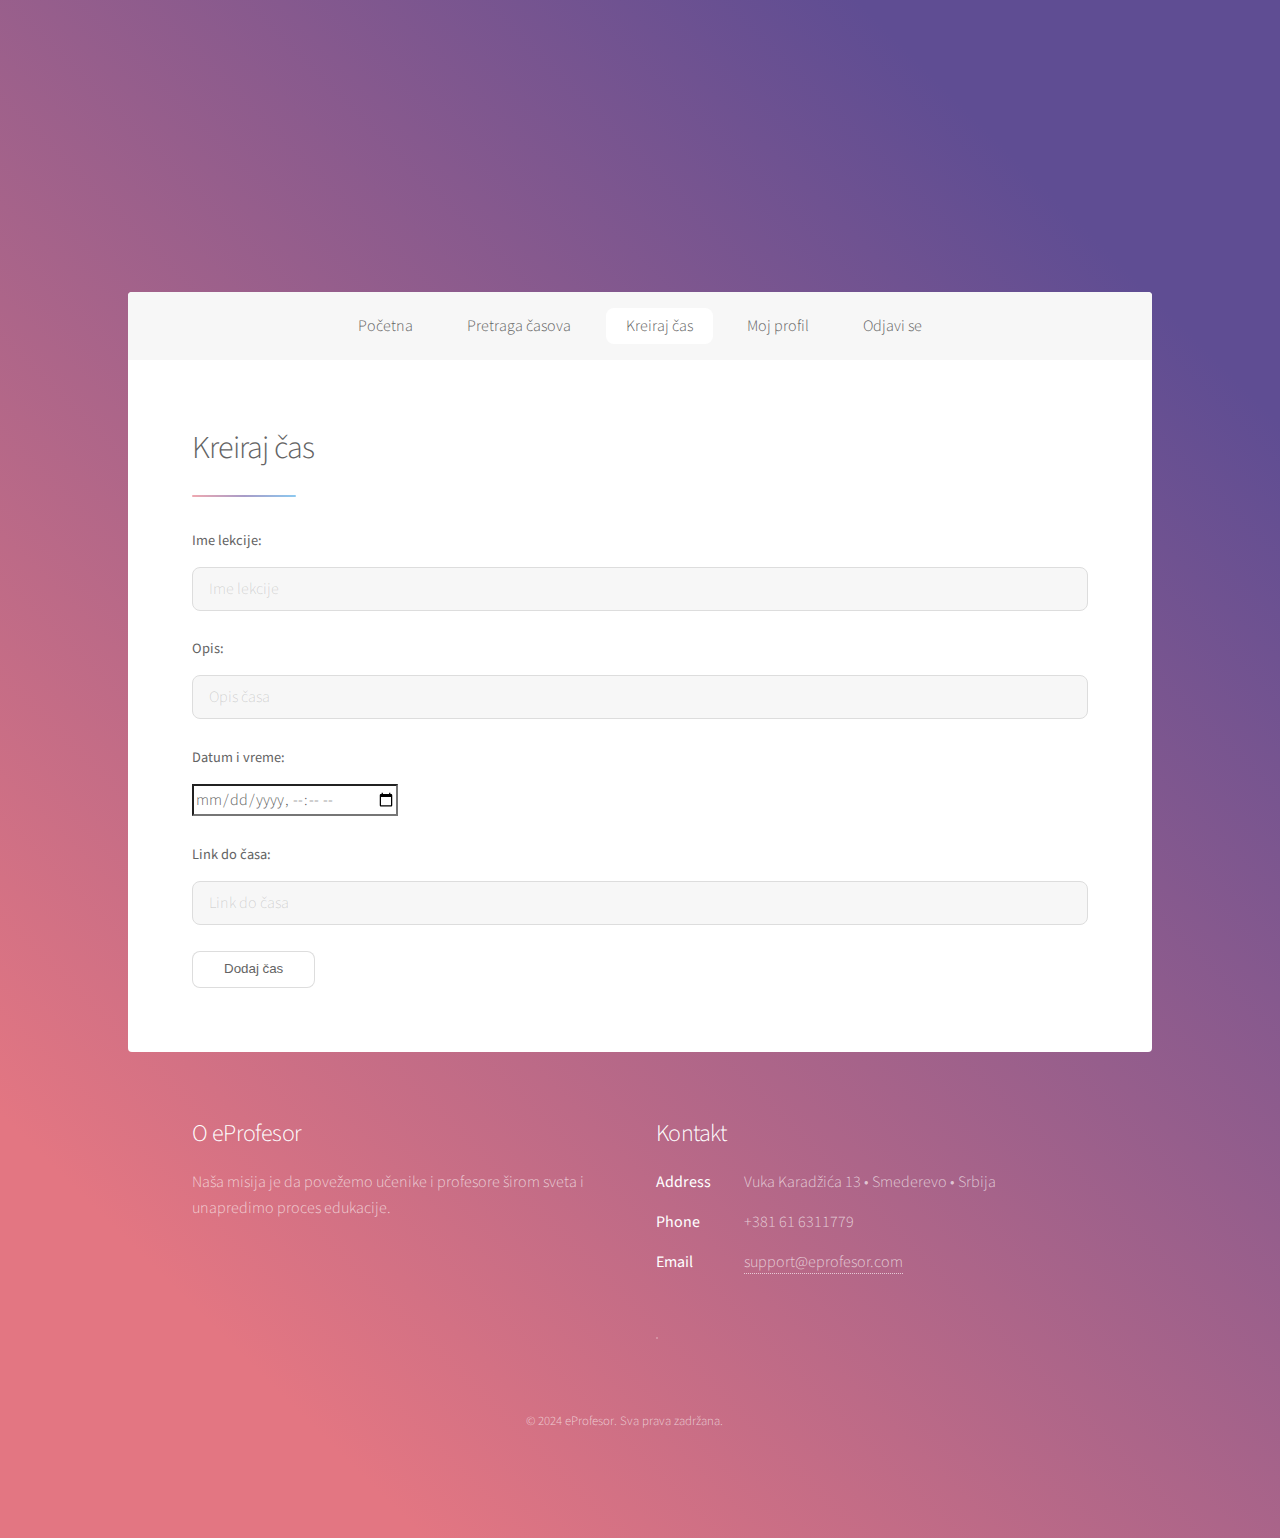
==== src/main/resources/static/createLesson.html @ 3700313c "fixed log out option on every page" ====
<!DOCTYPE HTML>
<html>
	<head>
		<title>eProfesor - Kreiraj čas</title>
		<meta charset="utf-8" />
		<meta name="viewport" content="width=device-width, initial-scale=1, user-scalable=no" />
		<link rel="stylesheet" href="assets/css/main.css" />
		<noscript><link rel="stylesheet" href="assets/css/noscript.css" /></noscript>
	</head>
	<body class="is-preload">

		<!-- Wrapper -->
		<div id="wrapper">

			<!-- Header -->
			<header id="header" class="alt">
				<h1>eProfesor</h1>
				<p>Kreiraj novi čas</p>
			</header>

			<!-- Nav -->
			<nav id="nav">
				<ul>
					<li><a href="home.html">Početna</a></li>
					<li><a href="search.html">Pretraga časova</a></li>
					<li><a href="createLesson.html" class="active">Kreiraj čas</a></li>
					<li><a href="profile.html">Moj profil</a></li>
					<li><a href="#logout" id="logout">Odjavi se</a></li>
				</ul>
			</nav>

			<!-- Main -->
			<div id="main">

				<!-- Create Lesson Section -->
				<section id="create-lesson" class="main">
					<div class="spotlight">
						<div class="content">
							<header class="major">
								<h2>Kreiraj čas</h2>
							</header>
							
							<form id="create-lesson-form">
								<div class="input-group">
									<label for="lesson-name">Ime lekcije:</label>
									<input type="text" id="lesson-name" placeholder="Ime lekcije" required>
								</div>
								<br>
								<div class="input-group">
									<label for="lesson-description">Opis:</label>
									<input type="text" id="lesson-description" placeholder="Opis časa" required>
								</div>
								<br>
								<div class="input-group">
									<label for="lesson-time">Datum i vreme:</label>
									<input type="datetime-local" id="lesson-time" required>
								</div>
								<br>
								<div class="input-group">
									<label for="lesson-link">Link do časa:</label>
									<input type="text" id="lesson-link" placeholder="Link do časa" required>
								</div>
								<br>
								<button type="submit" id="submit-btn">Dodaj čas</button>
							</form>
						</div>
					</div>
				</section>

			</div>

			<!-- Footer -->
			<footer id="footer">
				<section id="about-us">
					<h2>O eProfesor</h2>
					<p>Naša misija je da povežemo učenike i profesore širom sveta i unapredimo proces edukacije.</p>
				</section>
				<section id="contact">
					<h2>Kontakt</h2>
					<dl class="alt">
						<dt>Address</dt>
						<dd>Vuka Karadžića 13 &bull; Smederevo &bull; Srbija</dd>
						<dt>Phone</dt> 
						<dd>+381 61 6311779</dd>
						<dt>Email</dt>
						<dd><a href="mailto:support@eprofesor.com">support@eprofesor.com</a></dd>
					</dl>
					<ul class="icons">
						<li><a href="https://github.com/dimasteva/eProfesor" class="icon brands fa-github alt"><span class="label">GitHub</span></a></li>
					</ul>
				</section>
				<p class="copyright">&copy; 2024 eProfesor. Sva prava zadržana.</p>
			</footer>

		</div>

		<!-- Scripts -->
        <script src="assets/js/jquery.min.js"></script>
        <script src="assets/js/main.js"></script>
		<script>
			document.addEventListener('DOMContentLoaded', function() {
                const logoutButton = document.getElementById('logout');
                if (logoutButton) {
						logoutButton.addEventListener('click', function (e) {
							e.preventDefault(); // Sprečava default ponašanje linka
			
							// Brišemo korisničke podatke iz localStorage
							localStorage.removeItem('name');
							localStorage.removeItem('username');
							localStorage.removeItem('role');

							window.history.replaceState(null, null, 'index.html');
			
							// Preusmeravanje na index.html
							window.location.href = 'index.html';
						});
					}
				const form = document.getElementById('create-lesson-form');

				form.addEventListener('submit', async function(event) {
					event.preventDefault();

					// Preuzimanje vrednosti sa forme
					const name = document.getElementById('lesson-name').value.trim();
					const description = document.getElementById('lesson-description').value.trim();
					let timeScheduled = document.getElementById('lesson-time').value;
                    let date = new Date(timeScheduled); // Kreiraj Date objekat sa unosom

                    // Formatiraj datum u željeni oblik
                    let formattedDate = date.getFullYear() + '-' + 
                                        String(date.getMonth() + 1).padStart(2, '0') + '-' + 
                                        String(date.getDate()).padStart(2, '0') + 'T' + 
                                        String(date.getHours()).padStart(2, '0') + ':' + 
                                        String(date.getMinutes()).padStart(2, '0') + ':00';
                                        const link = document.getElementById('lesson-link').value.trim();
					
					const userRole = localStorage.getItem('role');
					
					// Proveri da li je korisnik profesor
					if (userRole !== 'TEACHER') {
						alert('Nemate pravo da kreirate čas!');
						return;
					}
                    const teacher1 = localStorage.getItem('name');
                    alert(teacher1);
                    alert(formattedDate);
                    alert(name);
                    alert(description);
                    alert(link);
					const lessonData = {
						name: name,
						description: description,
						teacher: teacher1,
						timeScheduled: formattedDate,
						link: link,
					};

					// Pošaljite POST zahtev za kreiranje časa
					try {
						const response = await fetch('/api/lessons/create', {
							method: 'POST',
							headers: {
								'Content-Type': 'application/json'
							},
							body: JSON.stringify(lessonData)
						});

						const result = await response.json();

						if (response.ok) {
							alert('Uspešno ste kreirali čas!');
							form.reset(); // Resetuj formu
						} else {
							alert('Greška pri kreiranju časa: ' + (result.message || 'Nepoznata greška'));
						}
					} catch (error) {
						alert('Greška pri povezivanju sa serverom: ' + error.message);
					}
				});
			});
		</script>

	</body>
</html>
---- src/main/resources/static/assets/css/main.css ----
@import url(fontawesome-all.min.css);
@import 'https://fonts.googleapis.com/css?family=Source+Sans+Pro:300,400';


html, body, div, span, applet, object,
iframe, h1, h2, h3, h4, h5, h6, p, blockquote,
pre, a, abbr, acronym, address, big, cite,
code, del, dfn, em, img, ins, kbd, q, s, samp,
small, strike, strong, sub, sup, tt, var, b,
u, i, center, dl, dt, dd, ol, ul, li, fieldset,
form, label, legend, table, caption, tbody,
tfoot, thead, tr, th, td, article, aside,
canvas, details, embed, figure, figcaption,
footer, header, hgroup, menu, nav, output, ruby,
section, summary, time, mark, audio, video {
	margin: 0;
	padding: 0;
	border: 0;
	font-size: 100%;
	font: inherit;
	vertical-align: baseline;}

article, aside, details, figcaption, figure,
footer, header, hgroup, menu, nav, section {
	display: block;}

body {
	line-height: 1;
}

ol, ul {
	list-style: none;
}

blockquote, q {
	quotes: none;
}

	blockquote:before, blockquote:after, q:before, q:after {
		content: '';
		content: none;
	}

table {
	border-collapse: collapse;
	border-spacing: 0;
}

body {
	-webkit-text-size-adjust: none;
}

mark {
	background-color: transparent;
	color: inherit;
}

input::-moz-focus-inner {
	border: 0;
	padding: 0;
}

input, select, textarea {
	-moz-appearance: none;
	-webkit-appearance: none;
	-ms-appearance: none;
	appearance: none;
}

/* Basic */

	@-ms-viewport {
		width: device-width;
	}

	body {
		-ms-overflow-style: scrollbar;
	}

	@media screen and (max-width: 480px) {

		html, body {
			min-width: 320px;
		}

	}

	html {
		box-sizing: border-box;
	}

	*, *:before, *:after {
		box-sizing: inherit;
	}

	body {
		background-color: #935d8c;
		background-image: url("images/overlay.png"), -moz-linear-gradient(45deg, #e37682 15%, #5f4d93 85%);
		background-image: url("images/overlay.png"), -webkit-linear-gradient(45deg, #e37682 15%, #5f4d93 85%);
		background-image: url("images/overlay.png"), -ms-linear-gradient(45deg, #e37682 15%, #5f4d93 85%);
		background-image: url("images/overlay.png"), linear-gradient(45deg, #e37682 15%, #5f4d93 85%);
	}

		body.is-preload *, body.is-preload *:before, body.is-preload *:after {
			-moz-animation: none !important;
			-webkit-animation: none !important;
			-ms-animation: none !important;
			animation: none !important;
			-moz-transition: none !important;
			-webkit-transition: none !important;
			-ms-transition: none !important;
			transition: none !important;
		}

/* Type */

	body {
		background-color: #935d8c;
		color: rgba(255, 255, 255, 0.65);
	}

	body, input, select, textarea {
		font-family: "Source Sans Pro", Helvetica, sans-serif;
		font-size: 17pt;
		font-weight: 300;
		line-height: 1.65;
	}

		@media screen and (max-width: 1680px) {

			body, input, select, textarea {
				font-size: 14pt;
			}

		}

		@media screen and (max-width: 1280px) {

			body, input, select, textarea {
				font-size: 12pt;
			}

		}

		@media screen and (max-width: 360px) {

			body, input, select, textarea {
				font-size: 11pt;
			}

		}

	a {
		-moz-transition: color 0.2s ease, border-bottom 0.2s ease;
		-webkit-transition: color 0.2s ease, border-bottom 0.2s ease;
		-ms-transition: color 0.2s ease, border-bottom 0.2s ease;
		transition: color 0.2s ease, border-bottom 0.2s ease;
		text-decoration: none;
		border-bottom: dotted 1px;
		color: inherit;
	}

		a:hover {
			border-bottom-color: transparent;
		}

	strong, b {
		font-weight: 400;
	}

	em, i {
		font-style: italic;
	}

	p {
		margin: 0 0 2em 0;
	}

		p.content {
			-moz-columns: 20em 2;
			-webkit-columns: 20em 2;
			-ms-columns: 20em 2;
			columns: 20em 2;
			-moz-column-gap: 2em;
			-webkit-column-gap: 2em;
			-ms-column-gap: 2em;
			column-gap: 2em;
			text-align: justify;
		}

	h1, h2, h3, h4, h5, h6 {
		font-weight: 300;
		line-height: 1.5;
		margin: 0 0 0.7em 0;
		letter-spacing: -0.025em;
	}

		h1 a, h2 a, h3 a, h4 a, h5 a, h6 a {
			color: inherit;
			text-decoration: none;
		}

	h1 {
		font-size: 2.5em;
		line-height: 1.2;
	}

	h2 {
		font-size: 1.5em;
	}

	h3 {
		font-size: 1.25em;
	}

	h4 {
		font-size: 1.1em;
	}

	h5 {
		font-size: 0.9em;
	}

	h6 {
		font-size: 0.7em;
	}

	@media screen and (max-width: 736px) {

		h1 {
			font-size: 2em;
		}

	}

	sub {
		font-size: 0.8em;
		position: relative;
		top: 0.5em;
	}

	sup {
		font-size: 0.8em;
		position: relative;
		top: -0.5em;
	}

	blockquote {
		border-left: solid 4px;
		font-style: italic;
		margin: 0 0 2em 0;
		padding: 0.5em 0 0.5em 2em;
	}

	code {
		border-radius: 8px;
		border: solid 1px;
		font-family: "Courier New", monospace;
		font-size: 0.9em;
		margin: 0 0.25em;
		padding: 0.25em 0.65em;
	}

	pre {
		-webkit-overflow-scrolling: touch;
		font-family: "Courier New", monospace;
		font-size: 0.9em;
		margin: 0 0 2em 0;
	}

		pre code {
			display: block;
			line-height: 1.75;
			padding: 1em 1.5em;
			overflow-x: auto;
		}

	hr {
		border: 0;
		border-bottom: solid 1px;
		margin: 2em 0;
	}

		hr.major {
			margin: 3em 0;
		}

	.align-left {
		text-align: left;
	}

	.align-center {
		text-align: center;
	}

	.align-right {
		text-align: right;
	}

	input, select, textarea {
		color: #ffffff;
	}

	a:hover {
		color: #ffffff;
	}

	strong, b {
		color: #ffffff;
	}

	h1, h2, h3, h4, h5, h6 {
		color: #ffffff;
	}

	blockquote {
		border-left-color: rgba(255, 255, 255, 0.35);
	}

	code {
		background: rgba(255, 255, 255, 0.075);
		border-color: rgba(255, 255, 255, 0.35);
	}

	hr {
		border-bottom-color: rgba(255, 255, 255, 0.35);
	}

/* Row */

	.row {
		display: flex;
		flex-wrap: wrap;
		box-sizing: border-box;
		align-items: stretch;
	}

		.row > * {
			box-sizing: border-box;
		}

		.row.gtr-uniform > * > :last-child {
			margin-bottom: 0;
		}

		.row.aln-left {
			justify-content: flex-start;
		}

		.row.aln-center {
			justify-content: center;
		}

		.row.aln-right {
			justify-content: flex-end;
		}

		.row.aln-top {
			align-items: flex-start;
		}

		.row.aln-middle {
			align-items: center;
		}

		.row.aln-bottom {
			align-items: flex-end;
		}

		.row > .imp {
			order: -1;
		}

		.row > .col-1 {
			width: 8.33333%;
		}

		.row > .off-1 {
			margin-left: 8.33333%;
		}

		.row > .col-2 {
			width: 16.66667%;
		}

		.row > .off-2 {
			margin-left: 16.66667%;
		}

		.row > .col-3 {
			width: 25%;
		}

		.row > .off-3 {
			margin-left: 25%;
		}

		.row > .col-4 {
			width: 33.33333%;
		}

		.row > .off-4 {
			margin-left: 33.33333%;
		}

		.row > .col-5 {
			width: 41.66667%;
		}

		.row > .off-5 {
			margin-left: 41.66667%;
		}

		.row > .col-6 {
			width: 50%;
		}

		.row > .off-6 {
			margin-left: 50%;
		}

		.row > .col-7 {
			width: 58.33333%;
		}

		.row > .off-7 {
			margin-left: 58.33333%;
		}

		.row > .col-8 {
			width: 66.66667%;
		}

		.row > .off-8 {
			margin-left: 66.66667%;
		}

		.row > .col-9 {
			width: 75%;
		}

		.row > .off-9 {
			margin-left: 75%;
		}

		.row > .col-10 {
			width: 83.33333%;
		}

		.row > .off-10 {
			margin-left: 83.33333%;
		}

		.row > .col-11 {
			width: 91.66667%;
		}

		.row > .off-11 {
			margin-left: 91.66667%;
		}

		.row > .col-12 {
			width: 100%;
		}

		.row > .off-12 {
			margin-left: 100%;
		}

		.row.gtr-0 {
			margin-top: 0;
			margin-left: 0em;
		}

			.row.gtr-0 > * {
				padding: 0 0 0 0em;
			}

			.row.gtr-0.gtr-uniform {
				margin-top: 0em;
			}

				.row.gtr-0.gtr-uniform > * {
					padding-top: 0em;
				}

		.row.gtr-25 {
			margin-top: 0;
			margin-left: -0.375em;
		}

			.row.gtr-25 > * {
				padding: 0 0 0 0.375em;
			}

			.row.gtr-25.gtr-uniform {
				margin-top: -0.375em;
			}

				.row.gtr-25.gtr-uniform > * {
					padding-top: 0.375em;
				}

		.row.gtr-50 {
			margin-top: 0;
			margin-left: -0.75em;
		}

			.row.gtr-50 > * {
				padding: 0 0 0 0.75em;
			}

			.row.gtr-50.gtr-uniform {
				margin-top: -0.75em;
			}

				.row.gtr-50.gtr-uniform > * {
					padding-top: 0.75em;
				}

		.row {
			margin-top: 0;
			margin-left: -1.5em;
		}

			.row > * {
				padding: 0 0 0 1.5em;
			}

			.row.gtr-uniform {
				margin-top: -1.5em;
			}

				.row.gtr-uniform > * {
					padding-top: 1.5em;
				}

		.row.gtr-150 {
			margin-top: 0;
			margin-left: -2.25em;
		}

			.row.gtr-150 > * {
				padding: 0 0 0 2.25em;
			}

			.row.gtr-150.gtr-uniform {
				margin-top: -2.25em;
			}

				.row.gtr-150.gtr-uniform > * {
					padding-top: 2.25em;
				}

		.row.gtr-200 {
			margin-top: 0;
			margin-left: -3em;
		}

			.row.gtr-200 > * {
				padding: 0 0 0 3em;
			}

			.row.gtr-200.gtr-uniform {
				margin-top: -3em;
			}

				.row.gtr-200.gtr-uniform > * {
					padding-top: 3em;
				}

		@media screen and (max-width: 1680px) {

			.row {
				display: flex;
				flex-wrap: wrap;
				box-sizing: border-box;
				align-items: stretch;
			}

				.row > * {
					box-sizing: border-box;
				}

				.row.gtr-uniform > * > :last-child {
					margin-bottom: 0;
				}

				.row.aln-left {
					justify-content: flex-start;
				}

				.row.aln-center {
					justify-content: center;
				}

				.row.aln-right {
					justify-content: flex-end;
				}

				.row.aln-top {
					align-items: flex-start;
				}

				.row.aln-middle {
					align-items: center;
				}

				.row.aln-bottom {
					align-items: flex-end;
				}

				.row > .imp-xlarge {
					order: -1;
				}

				.row > .col-1-xlarge {
					width: 8.33333%;
				}

				.row > .off-1-xlarge {
					margin-left: 8.33333%;
				}

				.row > .col-2-xlarge {
					width: 16.66667%;
				}

				.row > .off-2-xlarge {
					margin-left: 16.66667%;
				}

				.row > .col-3-xlarge {
					width: 25%;
				}

				.row > .off-3-xlarge {
					margin-left: 25%;
				}

				.row > .col-4-xlarge {
					width: 33.33333%;
				}

				.row > .off-4-xlarge {
					margin-left: 33.33333%;
				}

				.row > .col-5-xlarge {
					width: 41.66667%;
				}

				.row > .off-5-xlarge {
					margin-left: 41.66667%;
				}

				.row > .col-6-xlarge {
					width: 50%;
				}

				.row > .off-6-xlarge {
					margin-left: 50%;
				}

				.row > .col-7-xlarge {
					width: 58.33333%;
				}

				.row > .off-7-xlarge {
					margin-left: 58.33333%;
				}

				.row > .col-8-xlarge {
					width: 66.66667%;
				}

				.row > .off-8-xlarge {
					margin-left: 66.66667%;
				}

				.row > .col-9-xlarge {
					width: 75%;
				}

				.row > .off-9-xlarge {
					margin-left: 75%;
				}

				.row > .col-10-xlarge {
					width: 83.33333%;
				}

				.row > .off-10-xlarge {
					margin-left: 83.33333%;
				}

				.row > .col-11-xlarge {
					width: 91.66667%;
				}

				.row > .off-11-xlarge {
					margin-left: 91.66667%;
				}

				.row > .col-12-xlarge {
					width: 100%;
				}

				.row > .off-12-xlarge {
					margin-left: 100%;
				}

				.row.gtr-0 {
					margin-top: 0;
					margin-left: 0em;
				}

					.row.gtr-0 > * {
						padding: 0 0 0 0em;
					}

					.row.gtr-0.gtr-uniform {
						margin-top: 0em;
					}

						.row.gtr-0.gtr-uniform > * {
							padding-top: 0em;
						}

				.row.gtr-25 {
					margin-top: 0;
					margin-left: -0.375em;
				}

					.row.gtr-25 > * {
						padding: 0 0 0 0.375em;
					}

					.row.gtr-25.gtr-uniform {
						margin-top: -0.375em;
					}

						.row.gtr-25.gtr-uniform > * {
							padding-top: 0.375em;
						}

				.row.gtr-50 {
					margin-top: 0;
					margin-left: -0.75em;
				}

					.row.gtr-50 > * {
						padding: 0 0 0 0.75em;
					}

					.row.gtr-50.gtr-uniform {
						margin-top: -0.75em;
					}

						.row.gtr-50.gtr-uniform > * {
							padding-top: 0.75em;
						}

				.row {
					margin-top: 0;
					margin-left: -1.5em;
				}

					.row > * {
						padding: 0 0 0 1.5em;
					}

					.row.gtr-uniform {
						margin-top: -1.5em;
					}

						.row.gtr-uniform > * {
							padding-top: 1.5em;
						}

				.row.gtr-150 {
					margin-top: 0;
					margin-left: -2.25em;
				}

					.row.gtr-150 > * {
						padding: 0 0 0 2.25em;
					}

					.row.gtr-150.gtr-uniform {
						margin-top: -2.25em;
					}

						.row.gtr-150.gtr-uniform > * {
							padding-top: 2.25em;
						}

				.row.gtr-200 {
					margin-top: 0;
					margin-left: -3em;
				}

					.row.gtr-200 > * {
						padding: 0 0 0 3em;
					}

					.row.gtr-200.gtr-uniform {
						margin-top: -3em;
					}

						.row.gtr-200.gtr-uniform > * {
							padding-top: 3em;
						}

		}

		@media screen and (max-width: 1280px) {

			.row {
				display: flex;
				flex-wrap: wrap;
				box-sizing: border-box;
				align-items: stretch;
			}

				.row > * {
					box-sizing: border-box;
				}

				.row.gtr-uniform > * > :last-child {
					margin-bottom: 0;
				}

				.row.aln-left {
					justify-content: flex-start;
				}

				.row.aln-center {
					justify-content: center;
				}

				.row.aln-right {
					justify-content: flex-end;
				}

				.row.aln-top {
					align-items: flex-start;
				}

				.row.aln-middle {
					align-items: center;
				}

				.row.aln-bottom {
					align-items: flex-end;
				}

				.row > .imp-large {
					order: -1;
				}

				.row > .col-1-large {
					width: 8.33333%;
				}

				.row > .off-1-large {
					margin-left: 8.33333%;
				}

				.row > .col-2-large {
					width: 16.66667%;
				}

				.row > .off-2-large {
					margin-left: 16.66667%;
				}

				.row > .col-3-large {
					width: 25%;
				}

				.row > .off-3-large {
					margin-left: 25%;
				}

				.row > .col-4-large {
					width: 33.33333%;
				}

				.row > .off-4-large {
					margin-left: 33.33333%;
				}

				.row > .col-5-large {
					width: 41.66667%;
				}

				.row > .off-5-large {
					margin-left: 41.66667%;
				}

				.row > .col-6-large {
					width: 50%;
				}

				.row > .off-6-large {
					margin-left: 50%;
				}

				.row > .col-7-large {
					width: 58.33333%;
				}

				.row > .off-7-large {
					margin-left: 58.33333%;
				}

				.row > .col-8-large {
					width: 66.66667%;
				}

				.row > .off-8-large {
					margin-left: 66.66667%;
				}

				.row > .col-9-large {
					width: 75%;
				}

				.row > .off-9-large {
					margin-left: 75%;
				}

				.row > .col-10-large {
					width: 83.33333%;
				}

				.row > .off-10-large {
					margin-left: 83.33333%;
				}

				.row > .col-11-large {
					width: 91.66667%;
				}

				.row > .off-11-large {
					margin-left: 91.66667%;
				}

				.row > .col-12-large {
					width: 100%;
				}

				.row > .off-12-large {
					margin-left: 100%;
				}

				.row.gtr-0 {
					margin-top: 0;
					margin-left: 0em;
				}

					.row.gtr-0 > * {
						padding: 0 0 0 0em;
					}

					.row.gtr-0.gtr-uniform {
						margin-top: 0em;
					}

						.row.gtr-0.gtr-uniform > * {
							padding-top: 0em;
						}

				.row.gtr-25 {
					margin-top: 0;
					margin-left: -0.375em;
				}

					.row.gtr-25 > * {
						padding: 0 0 0 0.375em;
					}

					.row.gtr-25.gtr-uniform {
						margin-top: -0.375em;
					}

						.row.gtr-25.gtr-uniform > * {
							padding-top: 0.375em;
						}

				.row.gtr-50 {
					margin-top: 0;
					margin-left: -0.75em;
				}

					.row.gtr-50 > * {
						padding: 0 0 0 0.75em;
					}

					.row.gtr-50.gtr-uniform {
						margin-top: -0.75em;
					}

						.row.gtr-50.gtr-uniform > * {
							padding-top: 0.75em;
						}

				.row {
					margin-top: 0;
					margin-left: -1.5em;
				}

					.row > * {
						padding: 0 0 0 1.5em;
					}

					.row.gtr-uniform {
						margin-top: -1.5em;
					}

						.row.gtr-uniform > * {
							padding-top: 1.5em;
						}

				.row.gtr-150 {
					margin-top: 0;
					margin-left: -2.25em;
				}

					.row.gtr-150 > * {
						padding: 0 0 0 2.25em;
					}

					.row.gtr-150.gtr-uniform {
						margin-top: -2.25em;
					}

						.row.gtr-150.gtr-uniform > * {
							padding-top: 2.25em;
						}

				.row.gtr-200 {
					margin-top: 0;
					margin-left: -3em;
				}

					.row.gtr-200 > * {
						padding: 0 0 0 3em;
					}

					.row.gtr-200.gtr-uniform {
						margin-top: -3em;
					}

						.row.gtr-200.gtr-uniform > * {
							padding-top: 3em;
						}

		}

		@media screen and (max-width: 980px) {

			.row {
				display: flex;
				flex-wrap: wrap;
				box-sizing: border-box;
				align-items: stretch;
			}

				.row > * {
					box-sizing: border-box;
				}

				.row.gtr-uniform > * > :last-child {
					margin-bottom: 0;
				}

				.row.aln-left {
					justify-content: flex-start;
				}

				.row.aln-center {
					justify-content: center;
				}

				.row.aln-right {
					justify-content: flex-end;
				}

				.row.aln-top {
					align-items: flex-start;
				}

				.row.aln-middle {
					align-items: center;
				}

				.row.aln-bottom {
					align-items: flex-end;
				}

				.row > .imp-medium {
					order: -1;
				}

				.row > .col-1-medium {
					width: 8.33333%;
				}

				.row > .off-1-medium {
					margin-left: 8.33333%;
				}

				.row > .col-2-medium {
					width: 16.66667%;
				}

				.row > .off-2-medium {
					margin-left: 16.66667%;
				}

				.row > .col-3-medium {
					width: 25%;
				}

				.row > .off-3-medium {
					margin-left: 25%;
				}

				.row > .col-4-medium {
					width: 33.33333%;
				}

				.row > .off-4-medium {
					margin-left: 33.33333%;
				}

				.row > .col-5-medium {
					width: 41.66667%;
				}

				.row > .off-5-medium {
					margin-left: 41.66667%;
				}

				.row > .col-6-medium {
					width: 50%;
				}

				.row > .off-6-medium {
					margin-left: 50%;
				}

				.row > .col-7-medium {
					width: 58.33333%;
				}

				.row > .off-7-medium {
					margin-left: 58.33333%;
				}

				.row > .col-8-medium {
					width: 66.66667%;
				}

				.row > .off-8-medium {
					margin-left: 66.66667%;
				}

				.row > .col-9-medium {
					width: 75%;
				}

				.row > .off-9-medium {
					margin-left: 75%;
				}

				.row > .col-10-medium {
					width: 83.33333%;
				}

				.row > .off-10-medium {
					margin-left: 83.33333%;
				}

				.row > .col-11-medium {
					width: 91.66667%;
				}

				.row > .off-11-medium {
					margin-left: 91.66667%;
				}

				.row > .col-12-medium {
					width: 100%;
				}

				.row > .off-12-medium {
					margin-left: 100%;
				}

				.row.gtr-0 {
					margin-top: 0;
					margin-left: 0em;
				}

					.row.gtr-0 > * {
						padding: 0 0 0 0em;
					}

					.row.gtr-0.gtr-uniform {
						margin-top: 0em;
					}

						.row.gtr-0.gtr-uniform > * {
							padding-top: 0em;
						}

				.row.gtr-25 {
					margin-top: 0;
					margin-left: -0.375em;
				}

					.row.gtr-25 > * {
						padding: 0 0 0 0.375em;
					}

					.row.gtr-25.gtr-uniform {
						margin-top: -0.375em;
					}

						.row.gtr-25.gtr-uniform > * {
							padding-top: 0.375em;
						}

				.row.gtr-50 {
					margin-top: 0;
					margin-left: -0.75em;
				}

					.row.gtr-50 > * {
						padding: 0 0 0 0.75em;
					}

					.row.gtr-50.gtr-uniform {
						margin-top: -0.75em;
					}

						.row.gtr-50.gtr-uniform > * {
							padding-top: 0.75em;
						}

				.row {
					margin-top: 0;
					margin-left: -1.5em;
				}

					.row > * {
						padding: 0 0 0 1.5em;
					}

					.row.gtr-uniform {
						margin-top: -1.5em;
					}

						.row.gtr-uniform > * {
							padding-top: 1.5em;
						}

				.row.gtr-150 {
					margin-top: 0;
					margin-left: -2.25em;
				}

					.row.gtr-150 > * {
						padding: 0 0 0 2.25em;
					}

					.row.gtr-150.gtr-uniform {
						margin-top: -2.25em;
					}

						.row.gtr-150.gtr-uniform > * {
							padding-top: 2.25em;
						}

				.row.gtr-200 {
					margin-top: 0;
					margin-left: -3em;
				}

					.row.gtr-200 > * {
						padding: 0 0 0 3em;
					}

					.row.gtr-200.gtr-uniform {
						margin-top: -3em;
					}

						.row.gtr-200.gtr-uniform > * {
							padding-top: 3em;
						}

		}

		@media screen and (max-width: 736px) {

			.row {
				display: flex;
				flex-wrap: wrap;
				box-sizing: border-box;
				align-items: stretch;
			}

				.row > * {
					box-sizing: border-box;
				}

				.row.gtr-uniform > * > :last-child {
					margin-bottom: 0;
				}

				.row.aln-left {
					justify-content: flex-start;
				}

				.row.aln-center {
					justify-content: center;
				}

				.row.aln-right {
					justify-content: flex-end;
				}

				.row.aln-top {
					align-items: flex-start;
				}

				.row.aln-middle {
					align-items: center;
				}

				.row.aln-bottom {
					align-items: flex-end;
				}

				.row > .imp-small {
					order: -1;
				}

				.row > .col-1-small {
					width: 8.33333%;
				}

				.row > .off-1-small {
					margin-left: 8.33333%;
				}

				.row > .col-2-small {
					width: 16.66667%;
				}

				.row > .off-2-small {
					margin-left: 16.66667%;
				}

				.row > .col-3-small {
					width: 25%;
				}

				.row > .off-3-small {
					margin-left: 25%;
				}

				.row > .col-4-small {
					width: 33.33333%;
				}

				.row > .off-4-small {
					margin-left: 33.33333%;
				}

				.row > .col-5-small {
					width: 41.66667%;
				}

				.row > .off-5-small {
					margin-left: 41.66667%;
				}

				.row > .col-6-small {
					width: 50%;
				}

				.row > .off-6-small {
					margin-left: 50%;
				}

				.row > .col-7-small {
					width: 58.33333%;
				}

				.row > .off-7-small {
					margin-left: 58.33333%;
				}

				.row > .col-8-small {
					width: 66.66667%;
				}

				.row > .off-8-small {
					margin-left: 66.66667%;
				}

				.row > .col-9-small {
					width: 75%;
				}

				.row > .off-9-small {
					margin-left: 75%;
				}

				.row > .col-10-small {
					width: 83.33333%;
				}

				.row > .off-10-small {
					margin-left: 83.33333%;
				}

				.row > .col-11-small {
					width: 91.66667%;
				}

				.row > .off-11-small {
					margin-left: 91.66667%;
				}

				.row > .col-12-small {
					width: 100%;
				}

				.row > .off-12-small {
					margin-left: 100%;
				}

				.row.gtr-0 {
					margin-top: 0;
					margin-left: 0em;
				}

					.row.gtr-0 > * {
						padding: 0 0 0 0em;
					}

					.row.gtr-0.gtr-uniform {
						margin-top: 0em;
					}

						.row.gtr-0.gtr-uniform > * {
							padding-top: 0em;
						}

				.row.gtr-25 {
					margin-top: 0;
					margin-left: -0.25em;
				}

					.row.gtr-25 > * {
						padding: 0 0 0 0.25em;
					}

					.row.gtr-25.gtr-uniform {
						margin-top: -0.25em;
					}

						.row.gtr-25.gtr-uniform > * {
							padding-top: 0.25em;
						}

				.row.gtr-50 {
					margin-top: 0;
					margin-left: -0.5em;
				}

					.row.gtr-50 > * {
						padding: 0 0 0 0.5em;
					}

					.row.gtr-50.gtr-uniform {
						margin-top: -0.5em;
					}

						.row.gtr-50.gtr-uniform > * {
							padding-top: 0.5em;
						}

				.row {
					margin-top: 0;
					margin-left: -1em;
				}

					.row > * {
						padding: 0 0 0 1em;
					}

					.row.gtr-uniform {
						margin-top: -1em;
					}

						.row.gtr-uniform > * {
							padding-top: 1em;
						}

				.row.gtr-150 {
					margin-top: 0;
					margin-left: -1.5em;
				}

					.row.gtr-150 > * {
						padding: 0 0 0 1.5em;
					}

					.row.gtr-150.gtr-uniform {
						margin-top: -1.5em;
					}

						.row.gtr-150.gtr-uniform > * {
							padding-top: 1.5em;
						}

				.row.gtr-200 {
					margin-top: 0;
					margin-left: -2em;
				}

					.row.gtr-200 > * {
						padding: 0 0 0 2em;
					}

					.row.gtr-200.gtr-uniform {
						margin-top: -2em;
					}

						.row.gtr-200.gtr-uniform > * {
							padding-top: 2em;
						}

		}

		@media screen and (max-width: 480px) {

			.row {
				display: flex;
				flex-wrap: wrap;
				box-sizing: border-box;
				align-items: stretch;
			}

				.row > * {
					box-sizing: border-box;
				}

				.row.gtr-uniform > * > :last-child {
					margin-bottom: 0;
				}

				.row.aln-left {
					justify-content: flex-start;
				}

				.row.aln-center {
					justify-content: center;
				}

				.row.aln-right {
					justify-content: flex-end;
				}

				.row.aln-top {
					align-items: flex-start;
				}

				.row.aln-middle {
					align-items: center;
				}

				.row.aln-bottom {
					align-items: flex-end;
				}

				.row > .imp-xsmall {
					order: -1;
				}

				.row > .col-1-xsmall {
					width: 8.33333%;
				}

				.row > .off-1-xsmall {
					margin-left: 8.33333%;
				}

				.row > .col-2-xsmall {
					width: 16.66667%;
				}

				.row > .off-2-xsmall {
					margin-left: 16.66667%;
				}

				.row > .col-3-xsmall {
					width: 25%;
				}

				.row > .off-3-xsmall {
					margin-left: 25%;
				}

				.row > .col-4-xsmall {
					width: 33.33333%;
				}

				.row > .off-4-xsmall {
					margin-left: 33.33333%;
				}

				.row > .col-5-xsmall {
					width: 41.66667%;
				}

				.row > .off-5-xsmall {
					margin-left: 41.66667%;
				}

				.row > .col-6-xsmall {
					width: 50%;
				}

				.row > .off-6-xsmall {
					margin-left: 50%;
				}

				.row > .col-7-xsmall {
					width: 58.33333%;
				}

				.row > .off-7-xsmall {
					margin-left: 58.33333%;
				}

				.row > .col-8-xsmall {
					width: 66.66667%;
				}

				.row > .off-8-xsmall {
					margin-left: 66.66667%;
				}

				.row > .col-9-xsmall {
					width: 75%;
				}

				.row > .off-9-xsmall {
					margin-left: 75%;
				}

				.row > .col-10-xsmall {
					width: 83.33333%;
				}

				.row > .off-10-xsmall {
					margin-left: 83.33333%;
				}

				.row > .col-11-xsmall {
					width: 91.66667%;
				}

				.row > .off-11-xsmall {
					margin-left: 91.66667%;
				}

				.row > .col-12-xsmall {
					width: 100%;
				}

				.row > .off-12-xsmall {
					margin-left: 100%;
				}

				.row.gtr-0 {
					margin-top: 0;
					margin-left: 0em;
				}

					.row.gtr-0 > * {
						padding: 0 0 0 0em;
					}

					.row.gtr-0.gtr-uniform {
						margin-top: 0em;
					}

						.row.gtr-0.gtr-uniform > * {
							padding-top: 0em;
						}

				.row.gtr-25 {
					margin-top: 0;
					margin-left: -0.3125em;
				}

					.row.gtr-25 > * {
						padding: 0 0 0 0.3125em;
					}

					.row.gtr-25.gtr-uniform {
						margin-top: -0.3125em;
					}

						.row.gtr-25.gtr-uniform > * {
							padding-top: 0.3125em;
						}

				.row.gtr-50 {
					margin-top: 0;
					margin-left: -0.625em;
				}

					.row.gtr-50 > * {
						padding: 0 0 0 0.625em;
					}

					.row.gtr-50.gtr-uniform {
						margin-top: -0.625em;
					}

						.row.gtr-50.gtr-uniform > * {
							padding-top: 0.625em;
						}

				.row {
					margin-top: 0;
					margin-left: -1.25em;
				}

					.row > * {
						padding: 0 0 0 1.25em;
					}

					.row.gtr-uniform {
						margin-top: -1.25em;
					}

						.row.gtr-uniform > * {
							padding-top: 1.25em;
						}

				.row.gtr-150 {
					margin-top: 0;
					margin-left: -1.875em;
				}

					.row.gtr-150 > * {
						padding: 0 0 0 1.875em;
					}

					.row.gtr-150.gtr-uniform {
						margin-top: -1.875em;
					}

						.row.gtr-150.gtr-uniform > * {
							padding-top: 1.875em;
						}

				.row.gtr-200 {
					margin-top: 0;
					margin-left: -2.5em;
				}

					.row.gtr-200 > * {
						padding: 0 0 0 2.5em;
					}

					.row.gtr-200.gtr-uniform {
						margin-top: -2.5em;
					}

						.row.gtr-200.gtr-uniform > * {
							padding-top: 2.5em;
						}

		}

/* Box */

	.box {
		border-radius: 8px;
		border: solid;
		margin-bottom: 2em;
		padding: 1.5em;
	}

		.box > :last-child,
		.box > :last-child > :last-child,
		.box > :last-child > :last-child > :last-child {
			margin-bottom: 0;
		}

		.box.alt {
			border: 0;
			border-radius: 0;
			padding: 0;
		}

	.box {
		border-color: rgba(255, 255, 255, 0.35);
	}

/* Button */

	input[type="submit"],
	input[type="reset"],
	input[type="button"],
	button,
	.button {
		-moz-appearance: none;
		-webkit-appearance: none;
		-ms-appearance: none;
		appearance: none;
		-moz-transition: background-color 0.2s ease-in-out, color 0.2s ease-in-out;
		-webkit-transition: background-color 0.2s ease-in-out, color 0.2s ease-in-out;
		-ms-transition: background-color 0.2s ease-in-out, color 0.2s ease-in-out;
		transition: background-color 0.2s ease-in-out, color 0.2s ease-in-out;
		border-radius: 8px;
		border: 0;
		cursor: pointer;
		display: inline-block;
		font-weight: 300;
		height: 2.75em;
		line-height: 2.75em;
		min-width: 9.25em;
		padding: 0 1.5em;
		text-align: center;
		text-decoration: none;
		white-space: nowrap;
	}

		input[type="submit"].icon,
		input[type="reset"].icon,
		input[type="button"].icon,
		button.icon,
		.button.icon {
			padding-left: 1.35em;
		}

			input[type="submit"].icon:before,
			input[type="reset"].icon:before,
			input[type="button"].icon:before,
			button.icon:before,
			.button.icon:before {
				margin-right: 0.5em;
			}

		input[type="submit"].fit,
		input[type="reset"].fit,
		input[type="button"].fit,
		button.fit,
		.button.fit {
			width: 100%;
		}

		input[type="submit"].small,
		input[type="reset"].small,
		input[type="button"].small,
		button.small,
		.button.small {
			font-size: 0.8em;
		}

		input[type="submit"].large,
		input[type="reset"].large,
		input[type="button"].large,
		button.large,
		.button.large {
			font-size: 1.35em;
		}

		input[type="submit"].disabled, input[type="submit"]:disabled,
		input[type="reset"].disabled,
		input[type="reset"]:disabled,
		input[type="button"].disabled,
		input[type="button"]:disabled,
		button.disabled,
		button:disabled,
		.button.disabled,
		.button:disabled {
			pointer-events: none;
			opacity: 0.25;
		}

		@media screen and (max-width: 736px) {

			input[type="submit"],
			input[type="reset"],
			input[type="button"],
			button,
			.button {
				min-width: 0;
			}

		}

	input[type="submit"],
	input[type="reset"],
	input[type="button"],
	button,
	.button {
		background-color: transparent;
		box-shadow: inset 0 0 0 1px rgba(255, 255, 255, 0.35);
		color: #ffffff !important;
	}

		input[type="submit"]:hover,
		input[type="reset"]:hover,
		input[type="button"]:hover,
		button:hover,
		.button:hover {
			background-color: rgba(255, 255, 255, 0.075);
		}

		input[type="submit"]:active,
		input[type="reset"]:active,
		input[type="button"]:active,
		button:active,
		.button:active {
			background-color: rgba(255, 255, 255, 0.2);
		}

		input[type="submit"].icon:before,
		input[type="reset"].icon:before,
		input[type="button"].icon:before,
		button.icon:before,
		.button.icon:before {
			color: rgba(255, 255, 255, 0.5);
		}

		input[type="submit"].primary,
		input[type="reset"].primary,
		input[type="button"].primary,
		button.primary,
		.button.primary {
			background-color: #8cc9f0;
			color: #ffffff !important;
			box-shadow: none;
		}

			input[type="submit"].primary:hover,
			input[type="reset"].primary:hover,
			input[type="button"].primary:hover,
			button.primary:hover,
			.button.primary:hover {
				background-color: #9acff2;
			}

			input[type="submit"].primary:active,
			input[type="reset"].primary:active,
			input[type="button"].primary:active,
			button.primary:active,
			.button.primary:active {
				background-color: #7ec3ee;
			}

			input[type="submit"].primary.icon:before,
			input[type="reset"].primary.icon:before,
			input[type="button"].primary.icon:before,
			button.primary.icon:before,
			.button.primary.icon:before {
				color: #ffffff !important;
			}

/* Form */

	form {
		margin: 0 0 2em 0;
	}

	label {
		display: block;
		font-size: 0.9em;
		font-weight: 400;
		margin: 0 0 1em 0;
	}

	input[type="text"],
	input[type="password"],
	input[type="email"],
	select,
	textarea {
		-moz-appearance: none;
		-webkit-appearance: none;
		-ms-appearance: none;
		appearance: none;
		border-radius: 8px;
		border: solid 1px;
		color: inherit;
		display: block;
		outline: 0;
		padding: 0 1em;
		text-decoration: none;
		width: 100%;
	}

		input[type="text"]:invalid,
		input[type="password"]:invalid,
		input[type="email"]:invalid,
		select:invalid,
		textarea:invalid {
			box-shadow: none;
		}

	select {
		background-size: 1.25rem;
		background-repeat: no-repeat;
		background-position: calc(100% - 1rem) center;
		height: 2.75em;
		padding-right: 2.75em;
		text-overflow: ellipsis;
	}

		select:focus::-ms-value {
			background-color: transparent;
		}

		select::-ms-expand {
			display: none;
		}

	input[type="text"],
	input[type="password"],
	input[type="email"],
	select {
		height: 2.75em;
	}

	textarea {
		padding: 0.75em 1em;
	}

	input[type="checkbox"],
	input[type="radio"] {
		-moz-appearance: none;
		-webkit-appearance: none;
		-ms-appearance: none;
		appearance: none;
		display: block;
		float: left;
		margin-right: -2em;
		opacity: 0;
		width: 1em;
		z-index: -1;
	}

		input[type="checkbox"] + label,
		input[type="radio"] + label {
			text-decoration: none;
			cursor: pointer;
			display: inline-block;
			font-size: 1em;
			font-weight: 300;
			padding-left: 2.4em;
			padding-right: 0.75em;
			position: relative;
		}

			input[type="checkbox"] + label:before,
			input[type="radio"] + label:before {
				-moz-osx-font-smoothing: grayscale;
				-webkit-font-smoothing: antialiased;
				display: inline-block;
				font-style: normal;
				font-variant: normal;
				text-rendering: auto;
				line-height: 1;
				text-transform: none !important;
				font-family: 'Font Awesome 5 Free';
				font-weight: 900;
			}

			input[type="checkbox"] + label:before,
			input[type="radio"] + label:before {
				border-radius: 8px;
				border: solid 1px;
				content: '';
				display: inline-block;
				font-size: 0.8em;
				height: 2.0625em;
				left: 0;
				line-height: 2.0625em;
				position: absolute;
				text-align: center;
				top: 0;
				width: 2.0625em;
			}

		input[type="checkbox"]:checked + label:before,
		input[type="radio"]:checked + label:before {
			content: '\f00c';
		}

	input[type="checkbox"] + label:before {
		border-radius: 8px;
	}

	input[type="radio"] + label:before {
		border-radius: 100%;
	}

	::-webkit-input-placeholder {
		opacity: 1.0;
	}

	:-moz-placeholder {
		opacity: 1.0;
	}

	::-moz-placeholder {
		opacity: 1.0;
	}

	:-ms-input-placeholder {
		opacity: 1.0;
	}

	label {
		color: #ffffff;
	}

	input[type="text"],
	input[type="password"],
	input[type="email"],
	select,
	textarea {
		background-color: rgba(255, 255, 255, 0.075);
		border-color: rgba(255, 255, 255, 0.35);
	}

		input[type="text"]:focus,
		input[type="password"]:focus,
		input[type="email"]:focus,
		select:focus,
		textarea:focus {
			border-color: #8cc9f0;
			box-shadow: 0 0 0 1px #8cc9f0;
		}

	select {
		background-image: url("data:image/svg+xml;charset=utf8,%3Csvg xmlns='http://www.w3.org/2000/svg' width='40' height='40' preserveAspectRatio='none' viewBox='0 0 40 40'%3E%3Cpath d='M9.4,12.3l10.4,10.4l10.4-10.4c0.2-0.2,0.5-0.4,0.9-0.4c0.3,0,0.6,0.1,0.9,0.4l3.3,3.3c0.2,0.2,0.4,0.5,0.4,0.9 c0,0.4-0.1,0.6-0.4,0.9L20.7,31.9c-0.2,0.2-0.5,0.4-0.9,0.4c-0.3,0-0.6-0.1-0.9-0.4L4.3,17.3c-0.2-0.2-0.4-0.5-0.4-0.9 c0-0.4,0.1-0.6,0.4-0.9l3.3-3.3c0.2-0.2,0.5-0.4,0.9-0.4S9.1,12.1,9.4,12.3z' fill='rgba(255, 255, 255, 0.35)' /%3E%3C/svg%3E");
	}

		select option {
			color: #ffffff;
			background: #935d8c;
		}

	input[type="checkbox"] + label,
	input[type="radio"] + label {
		color: rgba(255, 255, 255, 0.65);
	}

		input[type="checkbox"] + label:before,
		input[type="radio"] + label:before {
			background: rgba(255, 255, 255, 0.075);
			border-color: rgba(255, 255, 255, 0.35);
		}

	input[type="checkbox"]:checked + label:before,
	input[type="radio"]:checked + label:before {
		background-color: #ffffff;
		border-color: #ffffff;
		color: #935d8c;
	}

	input[type="checkbox"]:focus + label:before,
	input[type="radio"]:focus + label:before {
		border-color: #8cc9f0;
		box-shadow: 0 0 0 1px #8cc9f0;
	}

	::-webkit-input-placeholder {
		color: rgba(255, 255, 255, 0.5) !important;
	}

	:-moz-placeholder {
		color: rgba(255, 255, 255, 0.5) !important;
	}

	::-moz-placeholder {
		color: rgba(255, 255, 255, 0.5) !important;
	}

	:-ms-input-placeholder {
		color: rgba(255, 255, 255, 0.5) !important;
	}

	.formerize-placeholder {
		color: rgba(255, 255, 255, 0.5) !important;
	}

/* Icon */

	.icon {
		text-decoration: none;
		-moz-transition: background-color 0.2s ease-in-out, color 0.2s ease-in-out;
		-webkit-transition: background-color 0.2s ease-in-out, color 0.2s ease-in-out;
		-ms-transition: background-color 0.2s ease-in-out, color 0.2s ease-in-out;
		transition: background-color 0.2s ease-in-out, color 0.2s ease-in-out;
		border-bottom: none;
		position: relative;
	}

		.icon:before {
			-moz-osx-font-smoothing: grayscale;
			-webkit-font-smoothing: antialiased;
			display: inline-block;
			font-style: normal;
			font-variant: normal;
			text-rendering: auto;
			line-height: 1;
			text-transform: none !important;
			font-family: 'Font Awesome 5 Free';
			font-weight: 400;
		}

		.icon > .label {
			display: none;
		}

		.icon:before {
			line-height: solid;
		}

		.icon.solid:before {
			font-weight: 900;
		}

		.icon.brands:before {
			font-family: 'Font Awesome 5 Brands';
		}

		.icon.major {
			border: solid 1px;
			display: inline-block;
			border-radius: 100%;
			padding: 0.65em;
			margin: 0 0 2em 0;
			cursor: default;
		}

			.icon.major:before {
				display: inline-block;
				font-size: 6.25rem;
				width: 2.25em;
				height: 2.25em;
				line-height: 2.2em;
				border-radius: 100%;
				border: solid 1px;
				text-align: center;
			}

		.icon.alt {
			display: inline-block;
			border: solid 1px;
			border-radius: 100%;
		}

			.icon.alt:before {
				display: block;
				font-size: 1.25em;
				width: 2em;
				height: 2em;
				text-align: center;
				line-height: 2em;
			}

		.icon.style1 {
			color: #efa8b0;
		}

		.icon.style2 {
			color: #c79cc8;
		}

		.icon.style3 {
			color: #a89cc8;
		}

		.icon.style4 {
			color: #9bb2e1;
		}

		.icon.style5 {
			color: #8cc9f0;
		}

		@media screen and (max-width: 1680px) {

			.icon.major:before {
				font-size: 5.5rem;
			}

		}

		@media screen and (max-width: 1280px) {

			.icon.major:before {
				font-size: 4.75rem;
			}

		}

		@media screen and (max-width: 736px) {

			.icon.major {
				margin: 0 0 1.5em 0;
				padding: 0.35em;
			}

				.icon.major:before {
					font-size: 3.5rem;
				}

		}

	.icon.major {
		border-color: rgba(255, 255, 255, 0.35);
	}

		.icon.major:before {
			border-color: rgba(255, 255, 255, 0.35);
		}

	.icon.alt {
		border-color: rgba(255, 255, 255, 0.35);
		color: #ffffff;
	}

		.icon.alt:hover {
			background-color: rgba(255, 255, 255, 0.075);
		}

		.icon.alt:active {
			background-color: rgba(255, 255, 255, 0.2);
		}

/* Image */

	.image {
		border-radius: 8px;
		border: 0;
		display: inline-block;
		position: relative;
	}

		.image img {
			border-radius: 8px;
			display: block;
		}

		.image.left, .image.right {
			max-width: 40%;
		}

			.image.left img, .image.right img {
				width: 100%;
			}

		.image.left {
			float: left;
			margin: 0 1.5em 1em 0;
			top: 0.25em;
		}

		.image.right {
			float: right;
			margin: 0 0 1em 1.5em;
			top: 0.25em;
		}

		.image.fit {
			display: block;
			margin: 0 0 2em 0;
			width: 100%;
		}

			.image.fit img {
				width: 100%;
			}

		.image.main {
			display: block;
			margin: 0 0 3em 0;
			width: 100%;
		}

			.image.main img {
				width: 100%;
			}

/* List */

	ol {
		list-style: decimal;
		margin: 0 0 2em 0;
		padding-left: 1.25em;
	}

		ol li {
			padding-left: 0.25em;
		}

	ul {
		list-style: disc;
		margin: 0 0 2em 0;
		padding-left: 1em;
	}

		ul li {
			padding-left: 0.5em;
		}

		ul.alt {
			list-style: none;
			padding-left: 0;
		}

			ul.alt li {
				border-top: solid 1px;
				padding: 0.5em 0;
			}

				ul.alt li:first-child {
					border-top: 0;
					padding-top: 0;
				}

	dl {
		margin: 0 0 2em 0;
	}

		dl dt {
			display: block;
			font-weight: 400;
			margin: 0 0 1em 0;
		}

		dl dd {
			margin-left: 2em;
		}

		dl.alt dt {
			display: block;
			width: 3em;
			margin: 0;
			clear: left;
			float: left;
		}

		dl.alt dd {
			margin: 0 0 0.85em 5.5em;
		}

		dl.alt:after {
			content: '';
			display: block;
			clear: both;
		}

	ul.alt li {
		border-top-color: rgba(255, 255, 255, 0.35);
	}

	dl dt {
		color: #ffffff;
	}

/* Actions */

	ul.actions {
		display: -moz-flex;
		display: -webkit-flex;
		display: -ms-flex;
		display: flex;
		cursor: default;
		list-style: none;
		margin-left: -1em;
		padding-left: 0;
	}

		ul.actions li {
			padding: 0 0 0 1em;
			vertical-align: middle;
		}

		ul.actions.special {
			-moz-justify-content: center;
			-webkit-justify-content: center;
			-ms-justify-content: center;
			justify-content: center;
			width: 100%;
			margin-left: 0;
		}

			ul.actions.special li:first-child {
				padding-left: 0;
			}

		ul.actions.stacked {
			-moz-flex-direction: column;
			-webkit-flex-direction: column;
			-ms-flex-direction: column;
			flex-direction: column;
			margin-left: 0;
		}

			ul.actions.stacked li {
				padding: 1.3em 0 0 0;
			}

				ul.actions.stacked li:first-child {
					padding-top: 0;
				}

		ul.actions.fit {
			width: calc(100% + 1em);
		}

			ul.actions.fit li {
				-moz-flex-grow: 1;
				-webkit-flex-grow: 1;
				-ms-flex-grow: 1;
				flex-grow: 1;
				-moz-flex-shrink: 1;
				-webkit-flex-shrink: 1;
				-ms-flex-shrink: 1;
				flex-shrink: 1;
				width: 100%;
			}

				ul.actions.fit li > * {
					width: 100%;
				}

			ul.actions.fit.stacked {
				width: 100%;
			}

		@media screen and (max-width: 480px) {

			ul.actions:not(.fixed) {
				-moz-flex-direction: column;
				-webkit-flex-direction: column;
				-ms-flex-direction: column;
				flex-direction: column;
				margin-left: 0;
				width: 100% !important;
			}

				ul.actions:not(.fixed) li {
					-moz-flex-grow: 1;
					-webkit-flex-grow: 1;
					-ms-flex-grow: 1;
					flex-grow: 1;
					-moz-flex-shrink: 1;
					-webkit-flex-shrink: 1;
					-ms-flex-shrink: 1;
					flex-shrink: 1;
					padding: 1em 0 0 0;
					text-align: center;
					width: 100%;
				}

					ul.actions:not(.fixed) li > * {
						width: 100%;
					}

					ul.actions:not(.fixed) li:first-child {
						padding-top: 0;
					}

					ul.actions:not(.fixed) li input[type="submit"],
					ul.actions:not(.fixed) li input[type="reset"],
					ul.actions:not(.fixed) li input[type="button"],
					ul.actions:not(.fixed) li button,
					ul.actions:not(.fixed) li .button {
						width: 100%;
					}

						ul.actions:not(.fixed) li input[type="submit"].icon:before,
						ul.actions:not(.fixed) li input[type="reset"].icon:before,
						ul.actions:not(.fixed) li input[type="button"].icon:before,
						ul.actions:not(.fixed) li button.icon:before,
						ul.actions:not(.fixed) li .button.icon:before {
							margin-left: -0.5rem;
						}

		}

/* Icons */

	ul.icons {
		cursor: default;
		list-style: none;
		padding-left: 0;
	}

		ul.icons li {
			display: inline-block;
			padding: 0 0.65em 0 0;
		}

			ul.icons li:last-child {
				padding-right: 0 !important;
			}

/* Section/Article */

	section.special, article.special {
		text-align: center;
	}

	header.major {
		margin-bottom: 3em;
	}

		header.major h2 {
			font-size: 2em;
		}

			header.major h2:after {
				display: block;
				content: '';
				width: 3.25em;
				height: 2px;
				margin: 0.7em 0 1em 0;
				border-radius: 2px;
			}

				section.special header.major h2:after, article.special header.major h2:after {
					margin-left: auto;
					margin-right: auto;
				}

		header.major p {
			font-size: 1.25em;
			letter-spacing: -0.025em;
		}

		header.major.special {
			text-align: center;
		}

			header.major.special h2:after {
				margin-left: auto;
				margin-right: auto;
			}

	footer.major {
		margin-top: 3em;
	}

	@media screen and (max-width: 736px) {

		header.major {
			margin-bottom: 0;
		}

			header.major h2 {
				font-size: 1.5em;
			}

			header.major p {
				font-size: 1em;
				letter-spacing: 0;
			}

				header.major p br {
					display: none;
				}

		footer.major {
			margin-top: 0;
		}

	}

	header.major h2:after {
		background-color: rgba(255, 255, 255, 0.35);
	}

/* Table */

	.table-wrapper {
		-webkit-overflow-scrolling: touch;
		overflow-x: auto;
	}

	table {
		margin: 0 0 2em 0;
		width: 100%;
	}

		table tbody tr {
			border: solid 1px;
			border-left: 0;
			border-right: 0;
		}

		table td {
			padding: 0.75em 0.75em;
		}

		table th {
			font-size: 0.9em;
			font-weight: 400;
			padding: 0 0.75em 0.75em 0.75em;
			text-align: left;
		}

		table thead {
			border-bottom: solid 2px;
		}

		table tfoot {
			border-top: solid 2px;
		}

		table.alt {
			border-collapse: separate;
		}

			table.alt tbody tr td {
				border: solid 1px;
				border-left-width: 0;
				border-top-width: 0;
			}

				table.alt tbody tr td:first-child {
					border-left-width: 1px;
				}

			table.alt tbody tr:first-child td {
				border-top-width: 1px;
			}

			table.alt thead {
				border-bottom: 0;
			}

			table.alt tfoot {
				border-top: 0;
			}

	table tbody tr {
		border-color: rgba(255, 255, 255, 0.35);
	}

		table tbody tr:nth-child(2n + 1) {
			background-color: rgba(255, 255, 255, 0.075);
		}

	table th {
		color: #ffffff;
	}

	table thead {
		border-bottom-color: rgba(255, 255, 255, 0.35);
	}

	table tfoot {
		border-top-color: rgba(255, 255, 255, 0.35);
	}

	table.alt tbody tr td {
		border-color: rgba(255, 255, 255, 0.35);
	}

/* Features */

	.features {
		display: -moz-flex;
		display: -webkit-flex;
		display: -ms-flex;
		display: flex;
		-moz-flex-wrap: wrap;
		-webkit-flex-wrap: wrap;
		-ms-flex-wrap: wrap;
		flex-wrap: wrap;
		-moz-justify-content: center;
		-webkit-justify-content: center;
		-ms-justify-content: center;
		justify-content: center;
		width: calc(100% + 2em);
		margin: 0 0 3em -2em;
		padding: 0;
		list-style: none;
	}

		.features li {
			width: calc(33.33333% - 2em);
			margin-left: 2em;
			margin-top: 3em;
			padding: 0;
		}

			.features li:nth-child(1), .features li:nth-child(2), .features li:nth-child(3) {
				margin-top: 0;
			}

			.features li > :last-child {
				margin-bottom: 0;
			}

		@media screen and (max-width: 980px) {

			.features li {
				width: calc(50% - 2em);
			}

				.features li:nth-child(3) {
					margin-top: 3em;
				}

		}

		@media screen and (max-width: 736px) {

			.features {
				width: 100%;
				margin: 0 0 2em 0;
			}

				.features li {
					width: 100%;
					margin-left: 0;
					margin-top: 2em;
				}

					.features li:nth-child(2), .features li:nth-child(3) {
						margin-top: 2em;
					}

		}

/* Statistics */

	.statistics {
		display: -moz-flex;
		display: -webkit-flex;
		display: -ms-flex;
		display: flex;
		width: 100%;
		margin: 0 0 3em 0;
		padding: 0;
		list-style: none;
		cursor: default;
	}

		.statistics li {
			-moz-flex: 1;
			-webkit-flex: 1;
			-ms-flex: 1;
			flex: 1;
			padding: 1.5em;
			color: #ffffff;
			text-align: center;
		}

			.statistics li.style1 {
				background-color: #efa8b0;
			}

			.statistics li.style2 {
				background-color: #c79cc8;
			}

			.statistics li.style3 {
				background-color: #a89cc8;
			}

			.statistics li.style4 {
				background-color: #9bb2e1;
			}

			.statistics li.style5 {
				background-color: #8cc9f0;
			}

			.statistics li strong, .statistics li b {
				display: block;
				font-size: 2em;
				line-height: 1.1;
				color: inherit !important;
				font-weight: 300;
				letter-spacing: -0.025em;
			}

			.statistics li:first-child {
				border-top-left-radius: 8px;
				border-bottom-left-radius: 8px;
			}

			.statistics li:last-child {
				border-top-right-radius: 8px;
				border-bottom-right-radius: 8px;
			}

			.statistics li .icon {
				display: inline-block;
			}

				.statistics li .icon:before {
					font-size: 2.75rem;
					line-height: 1.3;
				}

		@media screen and (max-width: 980px) {

			.statistics li strong, .statistics li b {
				font-size: 1.5em;
			}

		}

		@media screen and (max-width: 736px) {

			.statistics {
				display: block;
				width: 20em;
				max-width: 100%;
				margin: 0 auto 2em auto;
			}

				.statistics li:first-child {
					border-bottom-left-radius: 0;
					border-top-right-radius: 8px;
				}

				.statistics li:last-child {
					border-top-right-radius: 0;
					border-bottom-left-radius: 8px;
				}

				.statistics li .icon:before {
					font-size: 3.75rem;
				}

				.statistics li strong, .statistics li b {
					font-size: 2.5em;
				}

		}

/* Spotlight */

	.spotlight {
		display: -moz-flex;
		display: -webkit-flex;
		display: -ms-flex;
		display: flex;
		-moz-align-items: center;
		-webkit-align-items: center;
		-ms-align-items: center;
		align-items: center;
		margin: 0 0 2em 0;
	}

		.spotlight .content {
			-moz-flex: 1;
			-webkit-flex: 1;
			-ms-flex: 1;
			flex: 1;
		}

			.spotlight .content > :last-child {
				margin-bottom: 0;
			}

			.spotlight .content header.major {
				margin: 0 0 2em 0;
			}

		.spotlight .image {
			display: inline-block;
			margin-left: 4em;
			padding: 0.65em;
			border-radius: 100%;
			border: solid 1px;
		}

			.spotlight .image img {
				display: block;
				border-radius: 100%;
				width: 16em;
			}

		@media screen and (max-width: 980px) {

			.spotlight {
				-moz-flex-direction: column-reverse;
				-webkit-flex-direction: column-reverse;
				-ms-flex-direction: column-reverse;
				flex-direction: column-reverse;
				text-align: center;
			}

				.spotlight .content {
					-moz-flex: 0 1 auto;
					-webkit-flex: 0 1 auto;
					-ms-flex: 0 1 auto;
					flex: 0 1 auto;
					width: 100%;
				}

					.spotlight .content header.major h2:after {
						margin-left: auto;
						margin-right: auto;
					}

					.spotlight .content .actions {
						-moz-justify-content: center;
						-webkit-justify-content: center;
						-ms-justify-content: center;
						justify-content: center;
						width: calc(100% + 1em);
					}

				.spotlight .image {
					-moz-flex: 0 1 auto;
					-webkit-flex: 0 1 auto;
					-ms-flex: 0 1 auto;
					flex: 0 1 auto;
					margin-left: 0;
					margin-bottom: 2em;
				}

		}

		@media screen and (max-width: 736px) {

			.spotlight .image {
				padding: 0.35em;
			}

				.spotlight .image img {
					width: 12em;
				}

		}

	.spotlight .image {
		border-color: rgba(255, 255, 255, 0.35);
	}

/* Header */

	#header {
		padding: 5em 5em 1em 5em ;
		text-align: center;
	}

		#header h1 {
			margin: 0 0 0.25em 0;
		}

		#header p {
			font-size: 1.25em;
			letter-spacing: -0.025em;
		}

		#header.alt {
			padding: 7em 5em 4em 5em ;
		}

			#header.alt h1 {
				font-size: 3.25em;
			}

			#header.alt > * {
				-moz-transition: opacity 3s ease;
				-webkit-transition: opacity 3s ease;
				-ms-transition: opacity 3s ease;
				transition: opacity 3s ease;
				-moz-transition-delay: 0.5s;
				-webkit-transition-delay: 0.5s;
				-ms-transition-delay: 0.5s;
				transition-delay: 0.5s;
				opacity: 1;
			}

			#header.alt .logo {
				-moz-transition: opacity 1.25s ease, -moz-transform 0.5s ease;
				-webkit-transition: opacity 1.25s ease, -webkit-transform 0.5s ease;
				-ms-transition: opacity 1.25s ease, -ms-transform 0.5s ease;
				transition: opacity 1.25s ease, transform 0.5s ease;
				-moz-transition-delay: 0s;
				-webkit-transition-delay: 0s;
				-ms-transition-delay: 0s;
				transition-delay: 0s;
				display: block;
				margin: 0 0 1.5em 0;
			}

				#header.alt .logo img {
					display: block;
					margin: 0 auto;
					max-width: 75%;
				}

		@media screen and (max-width: 1280px) {

			#header {
				padding: 4em 4em 0.1em 4em ;
			}

				#header.alt {
					padding: 6em 4em 3em 4em ;
				}

		}

		@media screen and (max-width: 980px) {

			#header {
				padding: 4em 3em 0.1em 3em ;
			}

				#header.alt {
					padding: 5em 3em 2em 3em ;
				}

		}

		@media screen and (max-width: 736px) {

			#header {
				padding: 3em 2em 0.1em 2em ;
			}

				#header p {
					font-size: 1em;
					letter-spacing: 0;
				}

					#header p br {
						display: none;
					}

				#header.alt {
					padding: 4em 2em 1em 2em ;
				}

					#header.alt h1 {
						font-size: 2.5em;
					}

		}

		@media screen and (max-width: 480px) {

			#header {
				padding: 3em 1.5em 0.1em 1.5em ;
			}

				#header.alt {
					padding: 4em 1.5em 1em 1.5em ;
				}

		}

		@media screen and (max-width: 360px) {

			#header {
				padding: 2.5em 1em 0.1em 1em ;
			}

				#header.alt {
					padding: 3.5em 1em 0.5em 1em ;
				}

		}

		body.is-preload #header.alt > * {
			opacity: 0;
		}

		body.is-preload #header.alt .logo {
			-moz-transform: scale(0.8) rotate(-30deg);
			-webkit-transform: scale(0.8) rotate(-30deg);
			-ms-transform: scale(0.8) rotate(-30deg);
			transform: scale(0.8) rotate(-30deg);
		}

/* Nav */

	#nav {
		-moz-transition: background-color 0.2s ease, border-top-left-radius 0.2s ease, border-top-right-radius 0.2s ease, padding 0.2s ease;
		-webkit-transition: background-color 0.2s ease, border-top-left-radius 0.2s ease, border-top-right-radius 0.2s ease, padding 0.2s ease;
		-ms-transition: background-color 0.2s ease, border-top-left-radius 0.2s ease, border-top-right-radius 0.2s ease, padding 0.2s ease;
		transition: background-color 0.2s ease, border-top-left-radius 0.2s ease, border-top-right-radius 0.2s ease, padding 0.2s ease;
		background-color: #ffffff;
		color: #636363;
		position: absolute;
		width: 64em;
		max-width: calc(100% - 4em);
		padding: 1em;
		background-color: #f7f7f7;
		border-top-left-radius: 0.25em;
		border-top-right-radius: 0.25em;
		cursor: default;
		text-align: center;
	}

		#nav input, #nav select, #nav textarea {
			color: #636363;
		}

		#nav a:hover {
			color: #636363;
		}

		#nav strong, #nav b {
			color: #636363;
		}

		#nav h1, #nav h2, #nav h3, #nav h4, #nav h5, #nav h6 {
			color: #636363;
		}

		#nav blockquote {
			border-left-color: #dddddd;
		}

		#nav code {
			background: rgba(222, 222, 222, 0.25);
			border-color: #dddddd;
		}

		#nav hr {
			border-bottom-color: #dddddd;
		}

		#nav + #main {
			padding-top: 4.25em;
		}

		#nav ul {
			margin: 0;
			padding: 0;
			list-style: none;
		}

			#nav ul li {
				-moz-transition: margin 0.2s ease;
				-webkit-transition: margin 0.2s ease;
				-ms-transition: margin 0.2s ease;
				transition: margin 0.2s ease;
				display: inline-block;
				margin: 0 0.35em;
				padding: 0;
				vertical-align: middle;
			}

				#nav ul li a {
					-moz-transition: font-size 0.2s ease;
					-webkit-transition: font-size 0.2s ease;
					-ms-transition: font-size 0.2s ease;
					transition: font-size 0.2s ease;
					display: inline-block;
					height: 2.25em;
					line-height: 2.25em;
					padding: 0 1.25em;
					border: 0;
					border-radius: 8px;
					box-shadow: inset 0 0 0 1px transparent;
				}

					#nav ul li a:hover {
						background-color: rgba(222, 222, 222, 0.25);
					}

					#nav ul li a.active {
						background-color: #ffffff;
						box-shadow: none;
					}

		#nav.alt {
			position: fixed;
			top: 0;
			padding: 0.5em 1em;
			background-color: rgba(247, 247, 247, 0.95);
			border-top-left-radius: 0;
			border-top-right-radius: 0;
			z-index: 10000;
		}

			#nav.alt ul li {
				margin: 0 0.175em;
			}

				#nav.alt ul li a {
					font-size: 0.9em;
				}

		@media screen and (max-width: 736px) {

			#nav {
				display: none;
			}

				#nav + #main {
					padding-top: 0;
				}

		}

/* Main */

	#main {
		background-color: #ffffff;
		color: #636363;
		border-radius: 0.25em;
	}

		#main input, #main select, #main textarea {
			color: #636363;
		}

		#main a:hover {
			color: #636363;
		}

		#main strong, #main b {
			color: #636363;
		}

		#main h1, #main h2, #main h3, #main h4, #main h5, #main h6 {
			color: #636363;
		}

		#main blockquote {
			border-left-color: #dddddd;
		}

		#main code {
			background: rgba(222, 222, 222, 0.25);
			border-color: #dddddd;
		}

		#main hr {
			border-bottom-color: #dddddd;
		}

		#main .box {
			border-color: #dddddd;
		}

		#main input[type="submit"],
		#main input[type="reset"],
		#main input[type="button"],
		#main button,
		#main .button {
			background-color: transparent;
			box-shadow: inset 0 0 0 1px #dddddd;
			color: #636363 !important;
		}

			#main input[type="submit"]:hover,
			#main input[type="reset"]:hover,
			#main input[type="button"]:hover,
			#main button:hover,
			#main .button:hover {
				background-color: rgba(222, 222, 222, 0.25);
			}

			#main input[type="submit"]:active,
			#main input[type="reset"]:active,
			#main input[type="button"]:active,
			#main button:active,
			#main .button:active {
				background-color: rgba(222, 222, 222, 0.5);
			}

			#main input[type="submit"].icon:before,
			#main input[type="reset"].icon:before,
			#main input[type="button"].icon:before,
			#main button.icon:before,
			#main .button.icon:before {
				color: rgba(99, 99, 99, 0.25);
			}

			#main input[type="submit"].primary,
			#main input[type="reset"].primary,
			#main input[type="button"].primary,
			#main button.primary,
			#main .button.primary {
				background-color: #8cc9f0;
				color: #ffffff !important;
				box-shadow: none;
			}

				#main input[type="submit"].primary:hover,
				#main input[type="reset"].primary:hover,
				#main input[type="button"].primary:hover,
				#main button.primary:hover,
				#main .button.primary:hover {
					background-color: #9acff2;
				}

				#main input[type="submit"].primary:active,
				#main input[type="reset"].primary:active,
				#main input[type="button"].primary:active,
				#main button.primary:active,
				#main .button.primary:active {
					background-color: #7ec3ee;
				}

				#main input[type="submit"].primary.icon:before,
				#main input[type="reset"].primary.icon:before,
				#main input[type="button"].primary.icon:before,
				#main button.primary.icon:before,
				#main .button.primary.icon:before {
					color: #ffffff !important;
				}

		#main label {
			color: #636363;
		}

		#main input[type="text"],
		#main input[type="password"],
		#main input[type="email"],
		#main select,
		#main textarea {
			background-color: rgba(222, 222, 222, 0.25);
			border-color: #dddddd;
		}

			#main input[type="text"]:focus,
			#main input[type="password"]:focus,
			#main input[type="email"]:focus,
			#main select:focus,
			#main textarea:focus {
				border-color: #8cc9f0;
				box-shadow: 0 0 0 1px #8cc9f0;
			}

		#main select {
			background-image: url("data:image/svg+xml;charset=utf8,%3Csvg xmlns='http://www.w3.org/2000/svg' width='40' height='40' preserveAspectRatio='none' viewBox='0 0 40 40'%3E%3Cpath d='M9.4,12.3l10.4,10.4l10.4-10.4c0.2-0.2,0.5-0.4,0.9-0.4c0.3,0,0.6,0.1,0.9,0.4l3.3,3.3c0.2,0.2,0.4,0.5,0.4,0.9 c0,0.4-0.1,0.6-0.4,0.9L20.7,31.9c-0.2,0.2-0.5,0.4-0.9,0.4c-0.3,0-0.6-0.1-0.9-0.4L4.3,17.3c-0.2-0.2-0.4-0.5-0.4-0.9 c0-0.4,0.1-0.6,0.4-0.9l3.3-3.3c0.2-0.2,0.5-0.4,0.9-0.4S9.1,12.1,9.4,12.3z' fill='%23dddddd' /%3E%3C/svg%3E");
		}

			#main select option {
				color: #636363;
				background: #ffffff;
			}

		#main input[type="checkbox"] + label,
		#main input[type="radio"] + label {
			color: #636363;
		}

			#main input[type="checkbox"] + label:before,
			#main input[type="radio"] + label:before {
				background: rgba(222, 222, 222, 0.25);
				border-color: #dddddd;
			}

		#main input[type="checkbox"]:checked + label:before,
		#main input[type="radio"]:checked + label:before {
			background-color: #636363;
			border-color: #636363;
			color: #ffffff;
		}

		#main input[type="checkbox"]:focus + label:before,
		#main input[type="radio"]:focus + label:before {
			border-color: #8cc9f0;
			box-shadow: 0 0 0 1px #8cc9f0;
		}

		#main ::-webkit-input-placeholder {
			color: rgba(99, 99, 99, 0.25) !important;
		}

		#main :-moz-placeholder {
			color: rgba(99, 99, 99, 0.25) !important;
		}

		#main ::-moz-placeholder {
			color: rgba(99, 99, 99, 0.25) !important;
		}

		#main :-ms-input-placeholder {
			color: rgba(99, 99, 99, 0.25) !important;
		}

		#main .formerize-placeholder {
			color: rgba(99, 99, 99, 0.25) !important;
		}

		#main .icon.major {
			border-color: #dddddd;
		}

			#main .icon.major:before {
				border-color: #dddddd;
			}

		#main .icon.alt {
			border-color: #dddddd;
			color: #636363;
		}

			#main .icon.alt:hover {
				background-color: rgba(222, 222, 222, 0.25);
			}

			#main .icon.alt:active {
				background-color: rgba(222, 222, 222, 0.5);
			}

		#main ul.alt li {
			border-top-color: #dddddd;
		}

		#main dl dt {
			color: #636363;
		}

		#main header.major h2:after {
			background-color: #dddddd;
			background-image: -moz-linear-gradient(90deg, #efa8b0, #a89cc8, #8cc9f0);
			background-image: -webkit-linear-gradient(90deg, #efa8b0, #a89cc8, #8cc9f0);
			background-image: -ms-linear-gradient(90deg, #efa8b0, #a89cc8, #8cc9f0);
			background-image: linear-gradient(90deg, #efa8b0, #a89cc8, #8cc9f0);
		}

		#main table tbody tr {
			border-color: #dddddd;
		}

			#main table tbody tr:nth-child(2n + 1) {
				background-color: rgba(222, 222, 222, 0.25);
			}

		#main table th {
			color: #636363;
		}

		#main table thead {
			border-bottom-color: #dddddd;
		}

		#main table tfoot {
			border-top-color: #dddddd;
		}

		#main table.alt tbody tr td {
			border-color: #dddddd;
		}

		#main .spotlight .image {
			border-color: #dddddd;
		}

		#main > .main {
			padding: 5em 5em 3em 5em ;
			border-top: solid 1px #dddddd;
		}

			#main > .main:first-child {
				border-top: 0;
			}

			#main > .main > .image.main:first-child {
				margin: -5em 0 5em -5em;
				width: calc(100% + 10em);
				border-top-right-radius: 0.25em;
				border-top-left-radius: 0.25em;
				border-bottom-right-radius: 0;
				border-bottom-left-radius: 0;
			}

				#main > .main > .image.main:first-child img {
					border-top-right-radius: 0.25em;
					border-top-left-radius: 0.25em;
					border-bottom-right-radius: 0;
					border-bottom-left-radius: 0;
				}

		@media screen and (max-width: 1280px) {

			#main > .main {
				padding: 4em 4em 2em 4em ;
			}

				#main > .main > .image.main:first-child {
					margin: -4em 0 4em -4em;
					width: calc(100% + 8em);
				}

		}

		@media screen and (max-width: 980px) {

			#main > .main {
				padding: 4em 3em 2em 3em ;
			}

				#main > .main > .image.main:first-child {
					margin: -4em 0 4em -3em;
					width: calc(100% + 6em);
				}

		}

		@media screen and (max-width: 736px) {

			#main > .main {
				padding: 3em 2em 1em 2em ;
			}

				#main > .main > .image.main:first-child {
					margin: -3em 0 2em -2em;
					width: calc(100% + 4em);
				}

		}

		@media screen and (max-width: 480px) {

			#main > .main {
				padding: 3em 1.5em 1em 1.5em ;
			}

				#main > .main > .image.main:first-child {
					margin: -3em 0 1.5em -1.5em;
					width: calc(100% + 3em);
				}

		}

		@media screen and (max-width: 360px) {

			#main {
				border-radius: 0;
			}

				#main > .main {
					padding: 2.5em 1em 0.5em 1em ;
				}

					#main > .main > .image.main:first-child {
						margin: -2.5em 0 1.5em -1em;
						width: calc(100% + 2em);
						border-radius: 0;
					}

						#main > .main > .image.main:first-child img {
							border-radius: 0;
						}

		}

/* Footer */

	#footer {
		display: -moz-flex;
		display: -webkit-flex;
		display: -ms-flex;
		display: flex;
		-moz-flex-wrap: wrap;
		-webkit-flex-wrap: wrap;
		-ms-flex-wrap: wrap;
		flex-wrap: wrap;
		padding: 5em 5em 3em 5em ;
		width: calc(100% + 2em);
		margin: 0 0 3em -2em;
	}

		#footer > * {
			width: calc(50% - 2em);
			margin-left: 2em;
		}

		#footer .copyright {
			width: 100%;
			margin: 2.5em 0 2em 0;
			font-size: 0.8em;
			text-align: center;
		}

		@media screen and (max-width: 1280px) {

			#footer {
				padding: 4em 4em 2em 4em ;
			}

		}

		@media screen and (max-width: 980px) {

			#footer {
				padding: 4em 3em 2em 3em ;
				display: block;
				margin: 0 0 3em 0;
				width: 100%;
			}

				#footer > * {
					width: 100%;
					margin-left: 0;
					margin-bottom: 3em;
				}

				#footer .copyright {
					text-align: left;
				}

		}

		@media screen and (max-width: 736px) {

			#footer {
				padding: 3em 2em 1em 2em ;
			}

		}

		@media screen and (max-width: 480px) {

			#footer {
				padding: 3em 1.5em 1em 1.5em ;
			}

		}

		@media screen and (max-width: 480px) {

			#footer {
				padding: 2.5em 1em 0.5em 1em ;
			}

		}

/* Wrapper */

	#wrapper {
		width: 64em;
		max-width: calc(100% - 4em);
		margin: 0 auto;
	}

		@media screen and (max-width: 480px) {

			#wrapper {
				max-width: calc(100% - 2em);
			}

		}

		@media screen and (max-width: 360px) {

			#wrapper {
				max-width: 100%;
			}

		}
	
		.profile-container {
			display: flex;
			gap: 2rem;
			align-items: flex-start;
			margin-top: 2rem;
		}
		
		.profile-photo {
			flex: 1;
			text-align: center;
		}
		
		.profile-photo img {
			width: 150px;
			height: 150px;
			border-radius: 50%;
			border: 3px solid #ccc;
		}
		
		.profile-info {
			flex: 2;
		}
		
		.profile-info table {
			width: 100%;
			border-collapse: collapse;
		}
		
		.profile-info td {
			padding: 0.5rem;
			vertical-align: top;
		}
		
		.reset-password {
			margin-top: 3rem;
		}
		
		.reset-password .field {
			margin-bottom: 1.5rem;
		}
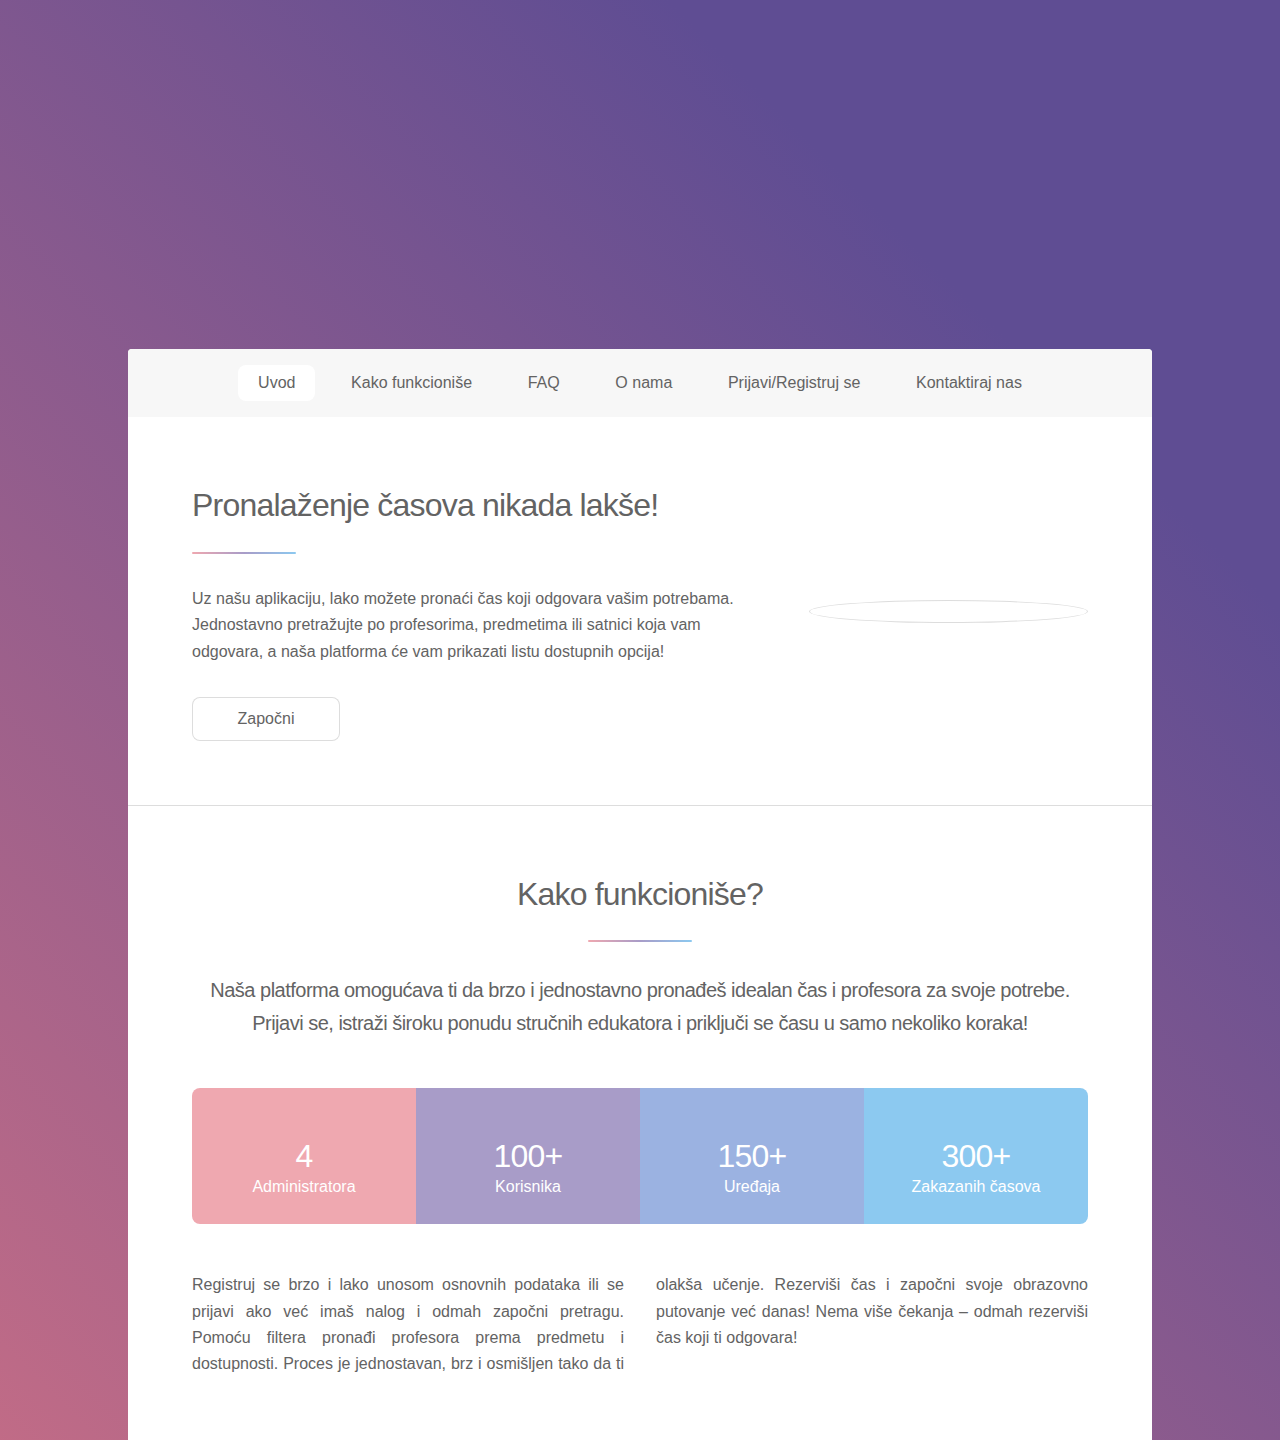
==== commit d54a1496: "Stable 1.0" ====
--- a/src/main/resources/static/createLesson.html
+++ b/src/main/resources/static/createLesson.html
@@ -95,6 +95,12 @@
 		</div>
 
 		<!-- Scripts -->
+		<script src="assets/js/jquery.scrollex.min.js"></script>
+		<script src="assets/js/jquery.scrolly.min.js"></script>
+		<script src="assets/js/browser.min.js"></script>
+		<script src="assets/js/breakpoints.min.js"></script>
+		<script src="assets/js/util.js"></script>
+		<script src = "assets/js/prevent.js"></script>
         <script src="assets/js/jquery.min.js"></script>
         <script src="assets/js/main.js"></script>
 		<script>
@@ -142,11 +148,6 @@
 						return;
 					}
                     const teacher1 = localStorage.getItem('name');
-                    alert(teacher1);
-                    alert(formattedDate);
-                    alert(name);
-                    alert(description);
-                    alert(link);
 					const lessonData = {
 						name: name,
 						description: description,
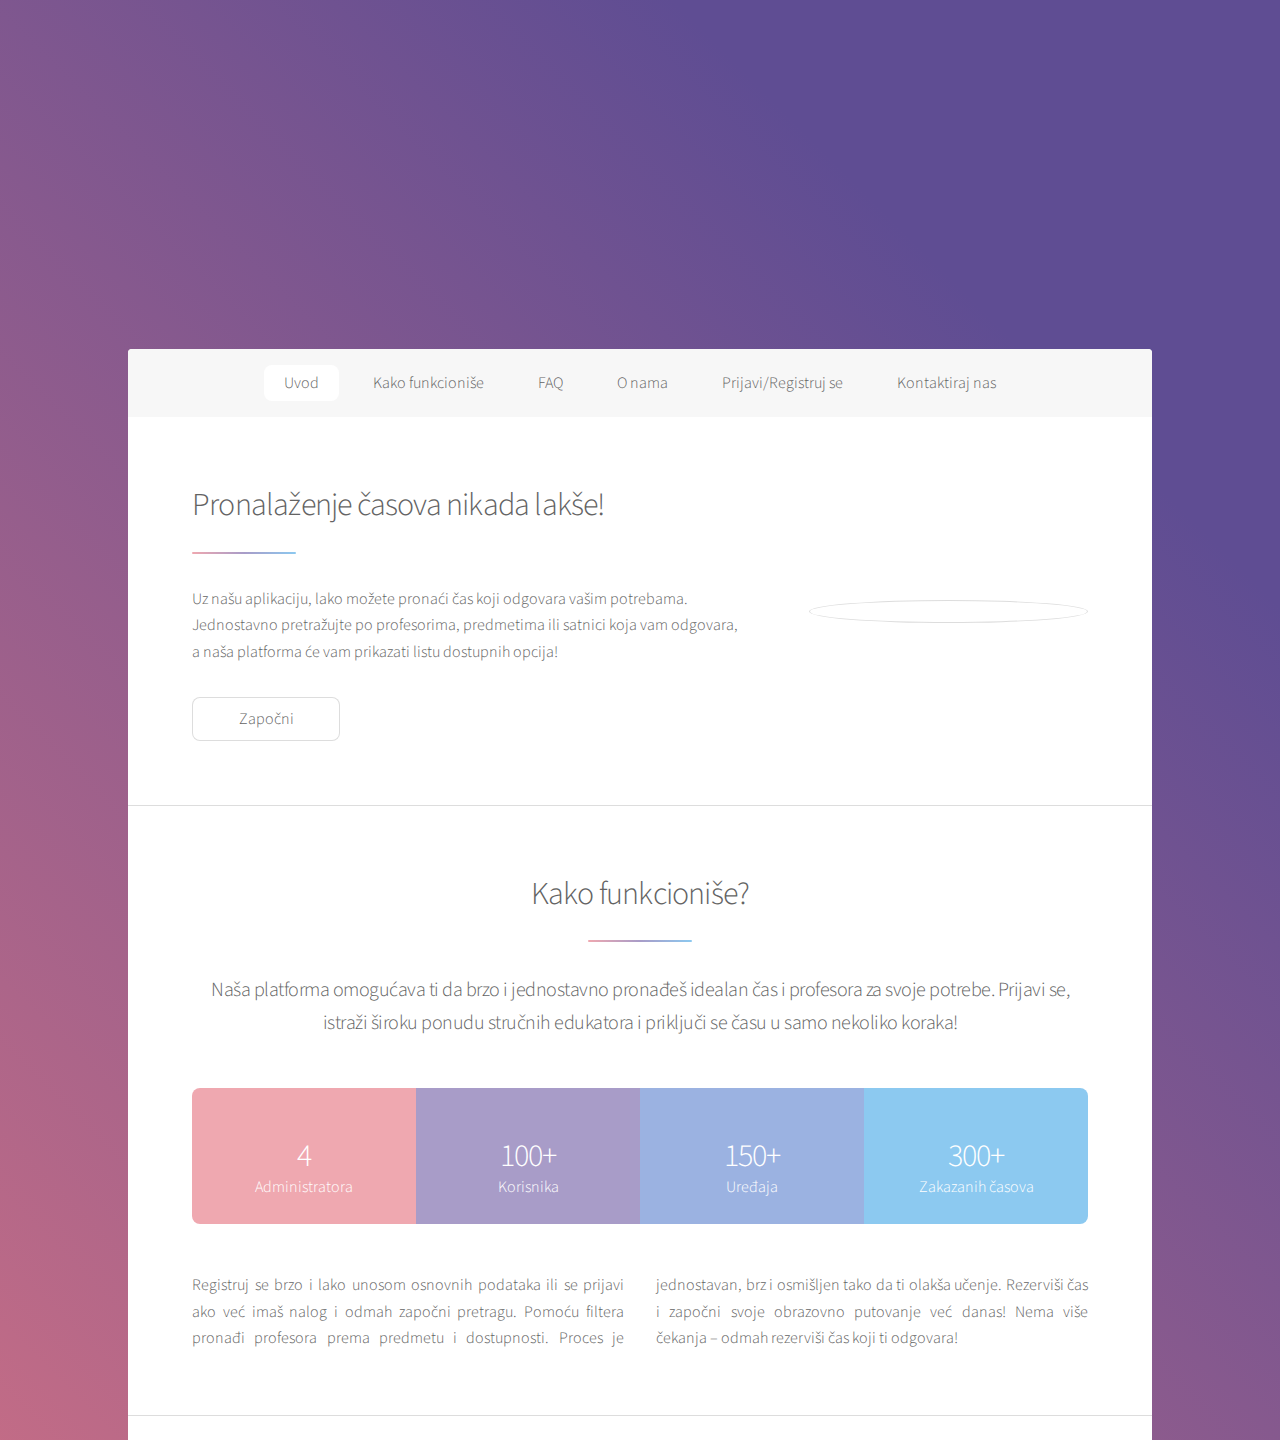
==== commit 2cb4e8c7: "Fixed Stable 2.0" ====
--- a/src/main/resources/static/createLesson.html
+++ b/src/main/resources/static/createLesson.html
@@ -4,6 +4,7 @@
 		<title>eProfesor - Kreiraj čas</title>
 		<meta charset="utf-8" />
 		<meta name="viewport" content="width=device-width, initial-scale=1, user-scalable=no" />
+		<link rel="icon" href="images/icon.ico" type="image/x-icon">
 		<link rel="stylesheet" href="assets/css/main.css" />
 		<noscript><link rel="stylesheet" href="assets/css/noscript.css" /></noscript>
 	</head>
@@ -61,7 +62,7 @@
 									<input type="text" id="lesson-link" placeholder="Link do časa" required>
 								</div>
 								<br>
-								<button type="submit" id="submit-btn">Dodaj čas</button>
+								<button type="submit" id="submit-btn" class = "button primary">Dodaj čas</button>
 							</form>
 						</div>
 					</div>
